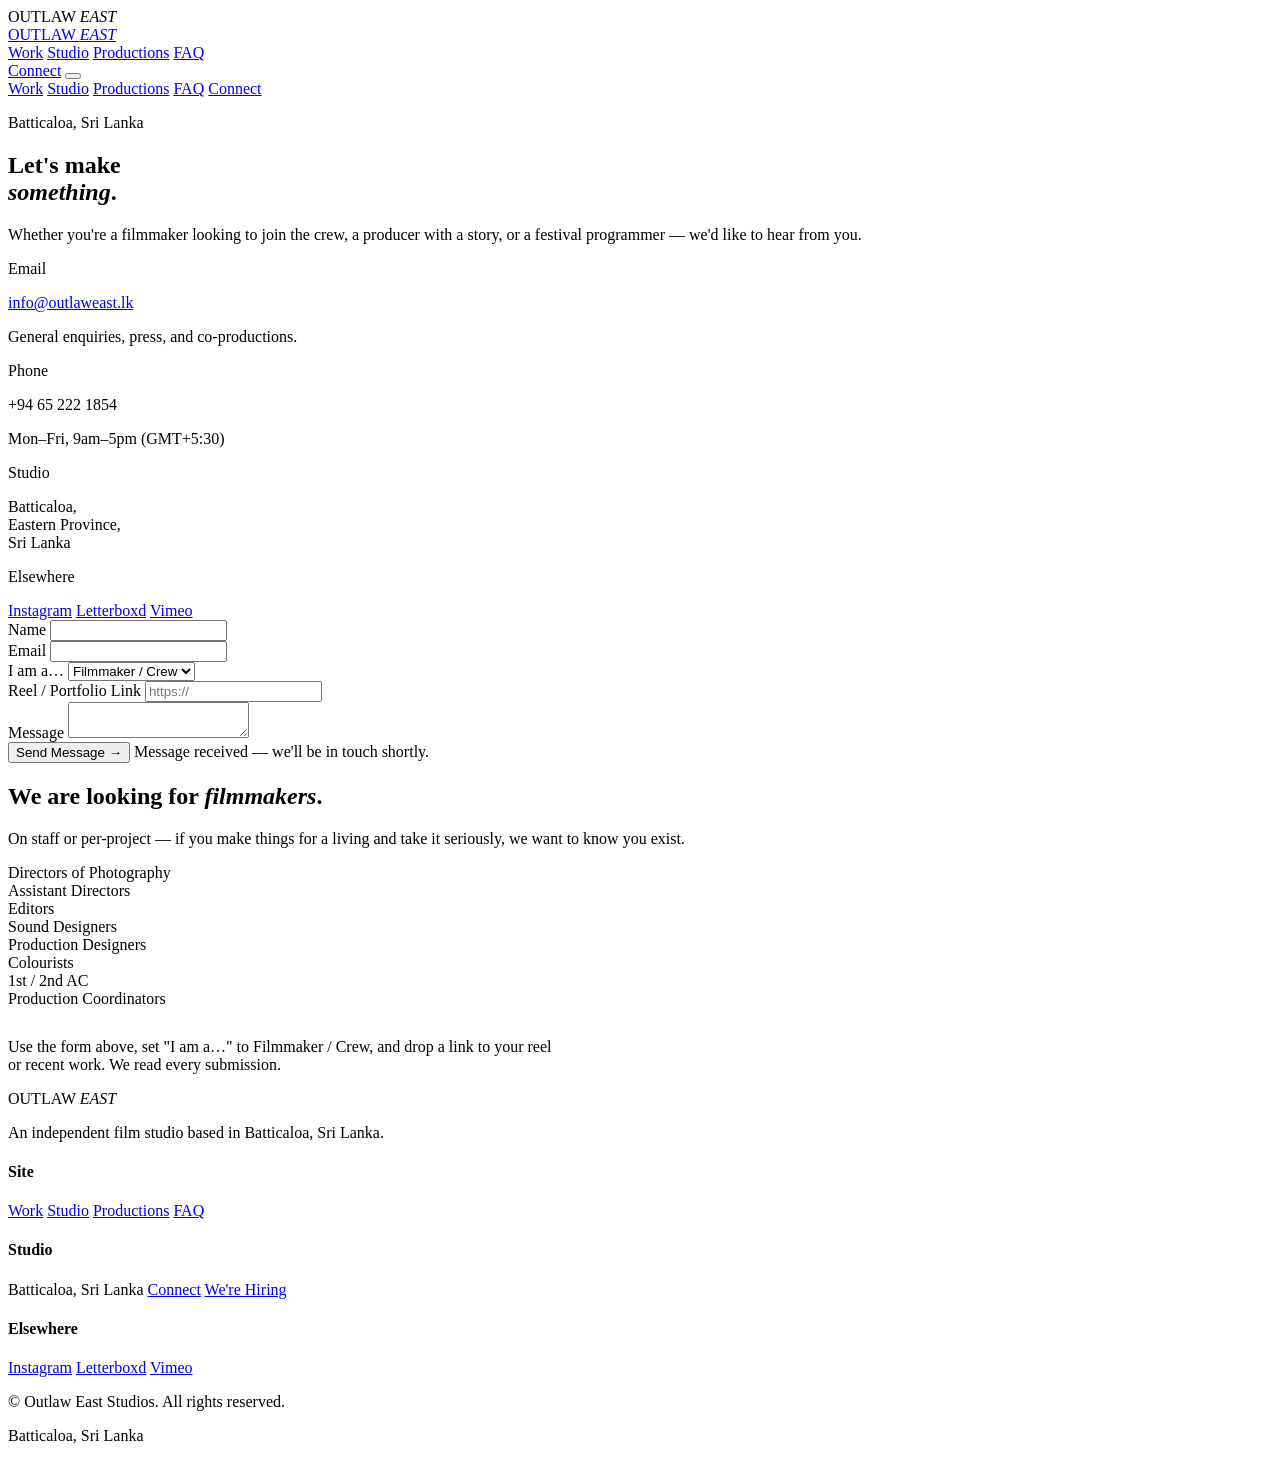
==== contact.html @ 356dc578 "Add files via upload" ====
<!doctype html>
<html lang="en">
<head>
<meta charset="UTF-8">
<meta name="viewport" content="width=device-width, initial-scale=1.0">
<title>Connect — Outlaw East</title>
<meta name="description" content="Get in touch with Outlaw East, an independent film studio in Batticaloa, Sri Lanka. We're always looking for filmmakers — DPs, editors, sound designers, and more.">
<link rel="preconnect" href="https://fonts.googleapis.com">
<link rel="preconnect" href="https://fonts.gstatic.com" crossorigin>
<link rel="stylesheet" href="css/style.css">
</head>
<body class="is-loading">

<div class="preloader" id="preloader">
  <div class="preloader__mark">OUTLAW <em>EAST</em></div>
  <div class="preloader__bar"></div>
</div>
<noscript><style>.preloader{display:none}body.is-loading{overflow:visible;height:auto}</style></noscript>

<div class="grain"></div>
<div class="cursor" id="cursor"><span></span></div>

<header class="nav" id="nav">
  <a href="index.html" class="nav__logo">OUTLAW <em>EAST</em></a>
  <nav class="nav__links">
    <a href="index.html#work">Work</a>
    <a href="index.html#studio">Studio</a>
    <a href="index.html#productions">Productions</a>
    <a href="index.html#faq">FAQ</a>
  </nav>
  <a href="contact.html" class="nav__cta">Connect</a>
  <button class="nav__toggle" id="navToggle" aria-label="Toggle menu"><span></span><span></span><span></span></button>
</header>

<div class="nav__mobile" id="navMobile">
  <a href="index.html#work">Work</a>
  <a href="index.html#studio">Studio</a>
  <a href="index.html#productions">Productions</a>
  <a href="index.html#faq">FAQ</a>
  <a href="contact.html">Connect</a>
</div>

<main>

  <section class="contact-hero">
    <p class="eyebrow" data-reveal>Batticaloa, Sri Lanka</p>
    <h1 class="contact-hero__title" data-reveal>Let's make<br><em>something</em>.</h1>
    <p class="contact-hero__sub" data-reveal>Whether you're a filmmaker looking to join the crew, a producer with a story, or a festival programmer — we'd like to hear from you.</p>
  </section>

  <section class="wrap">
    <div class="contact-grid">
      <div data-reveal>
        <div class="contact-info__block">
          <p class="contact-info__label">Email</p>
          <p class="contact-info__value"><a href="mailto:info@outlaweast.lk">info@outlaweast.lk</a></p>
          <p class="contact-info__sub">General enquiries, press, and co-productions.</p>
        </div>
        <div class="contact-info__block">
          <p class="contact-info__label">Phone</p>
          <p class="contact-info__value">+94 65 222 1854</p>
          <p class="contact-info__sub">Mon–Fri, 9am–5pm (GMT+5:30)</p>
        </div>
        <div class="contact-info__block">
          <p class="contact-info__label">Studio</p>
          <p class="contact-info__value">Batticaloa,<br>Eastern Province,<br>Sri Lanka</p>
        </div>
        <div class="contact-info__block" style="border-bottom:none;">
          <p class="contact-info__label">Elsewhere</p>
          <div class="socials">
            <a href="#">Instagram</a>
            <a href="#">Letterboxd</a>
            <a href="#">Vimeo</a>
          </div>
        </div>
      </div>

      <div data-reveal>
        <form id="contactForm" novalidate>
          <div class="form-row">
            <div class="field">
              <label for="name">Name</label>
              <input type="text" id="name" name="name" required>
            </div>
            <div class="field">
              <label for="email">Email</label>
              <input type="email" id="email" name="email" required>
            </div>
          </div>
          <div class="form-row">
            <div class="field">
              <label for="role">I am a…</label>
              <select id="role" name="role">
                <option>Filmmaker / Crew</option>
                <option>Producer / Studio</option>
                <option>Festival / Press</option>
                <option>Other</option>
              </select>
            </div>
            <div class="field">
              <label for="portfolio">Reel / Portfolio Link</label>
              <input type="url" id="portfolio" name="portfolio" placeholder="https://">
            </div>
          </div>
          <div class="form-row">
            <div class="field field--full">
              <label for="message">Message</label>
              <textarea id="message" name="message" required></textarea>
            </div>
          </div>
          <div class="form-foot">
            <button type="submit" class="btn btn--solid">Send Message <span class="btn__arrow">→</span></button>
            <span class="form-status" id="formStatus">Message received — we'll be in touch shortly.</span>
          </div>
        </form>
      </div>
    </div>
  </section>

  <section class="section section--tight" id="filmmakers">
    <div class="wrap">
      <div class="section__head" data-reveal>
        <h2 class="section__title">We are looking for <em>filmmakers</em>.</h2>
        <p class="section__note">On staff or per-project — if you make things for a living and take it seriously, we want to know you exist.</p>
      </div>
      <div class="roles" data-reveal>
        <div class="role-chip">Directors of Photography</div>
        <div class="role-chip">Assistant Directors</div>
        <div class="role-chip">Editors</div>
        <div class="role-chip">Sound Designers</div>
        <div class="role-chip">Production Designers</div>
        <div class="role-chip">Colourists</div>
        <div class="role-chip">1st / 2nd AC</div>
        <div class="role-chip">Production Coordinators</div>
      </div>
      <p class="section__note" data-reveal style="margin-top:30px; max-width:560px;">Use the form above, set "I am a…" to Filmmaker / Crew, and drop a link to your reel or recent work. We read every submission.</p>
    </div>
  </section>

</main>

<footer class="footer">
  <div class="wrap">
    <div class="footer__top">
      <div>
        <div class="footer__logo">OUTLAW <em>EAST</em></div>
        <p class="footer__tag">An independent film studio based in Batticaloa, Sri Lanka.</p>
      </div>
      <div class="footer__cols">
        <div class="footer__col">
          <h4>Site</h4>
          <a href="index.html#work">Work</a>
          <a href="index.html#studio">Studio</a>
          <a href="index.html#productions">Productions</a>
          <a href="index.html#faq">FAQ</a>
        </div>
        <div class="footer__col">
          <h4>Studio</h4>
          <span>Batticaloa, Sri Lanka</span>
          <a href="contact.html">Connect</a>
          <a href="contact.html#filmmakers">We're Hiring</a>
        </div>
        <div class="footer__col">
          <h4>Elsewhere</h4>
          <a href="#">Instagram</a>
          <a href="#">Letterboxd</a>
          <a href="#">Vimeo</a>
        </div>
      </div>
    </div>
    <div class="footer__bottom">
      <p>© <span id="year"></span> Outlaw East Studios. All rights reserved.</p>
      <p>Batticaloa, Sri Lanka</p>
    </div>
  </div>
</footer>

<script src="js/main.js"></script>
</body>
</html>
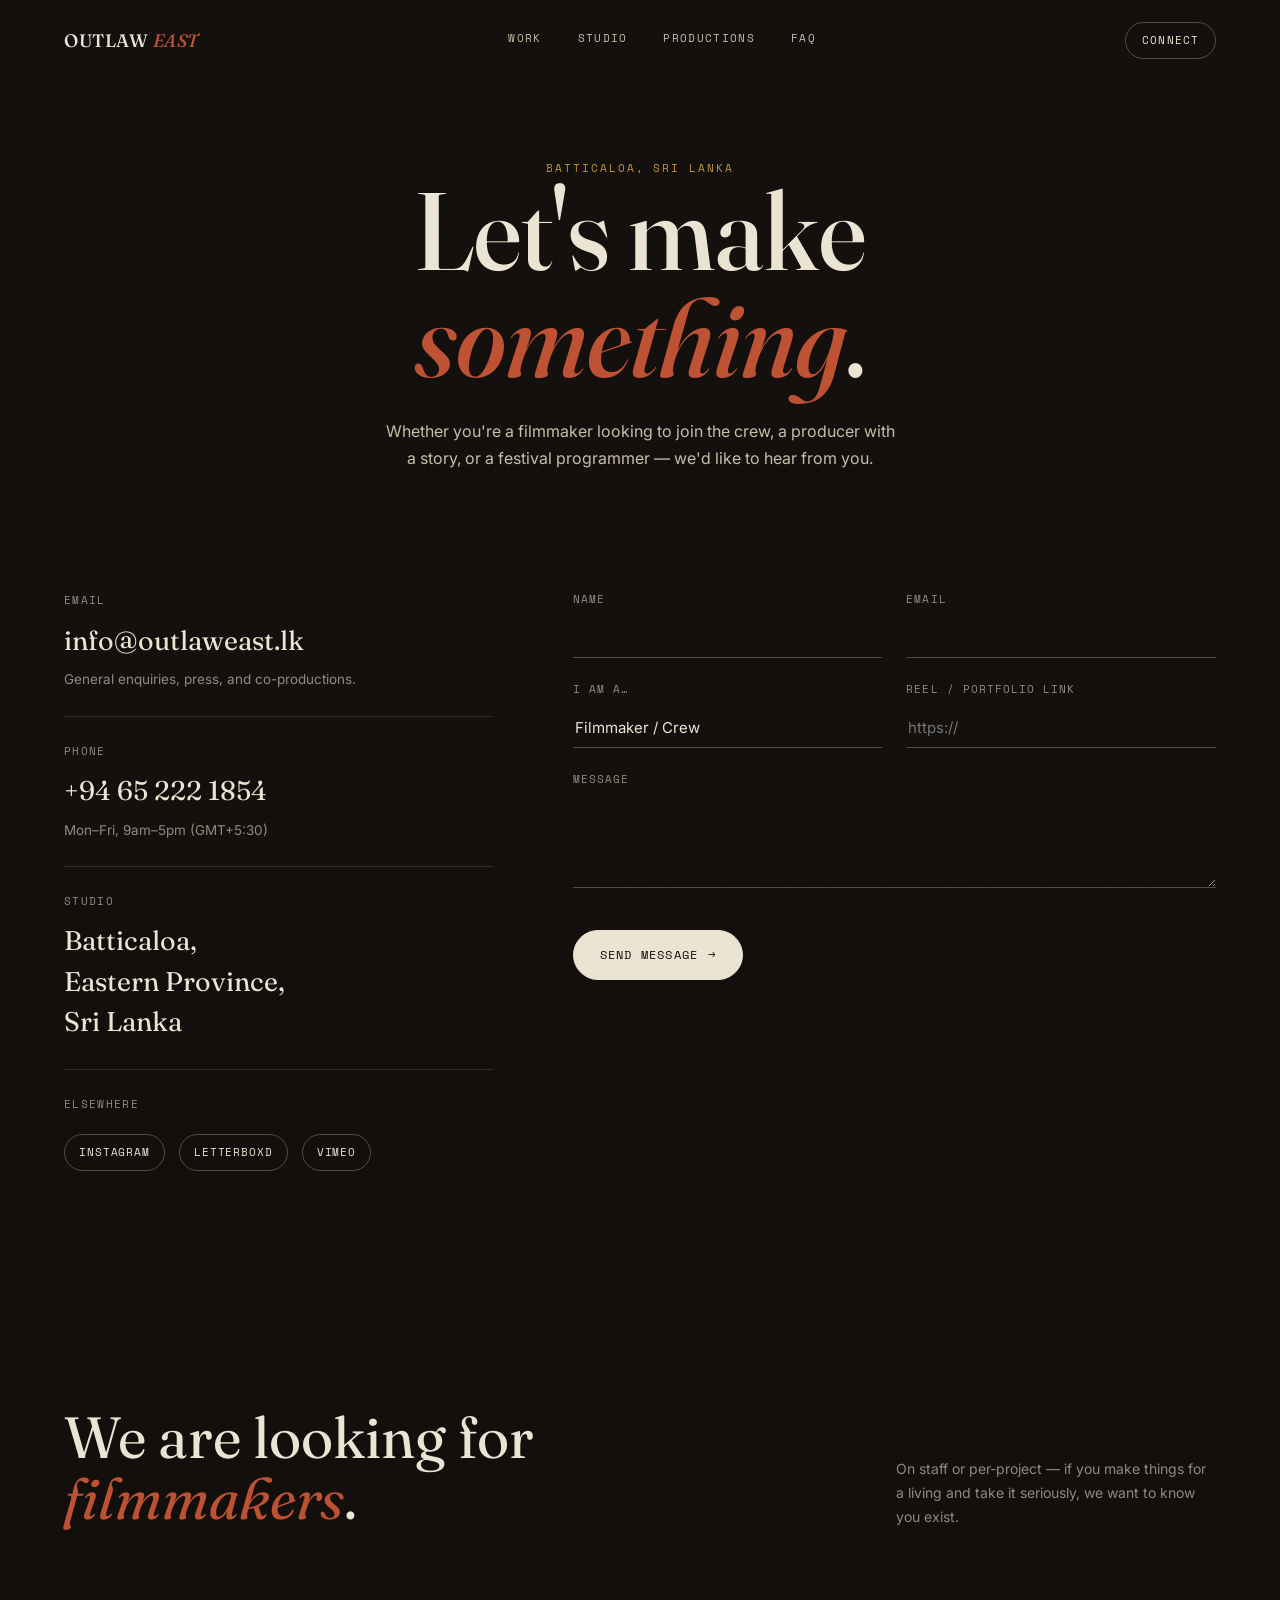
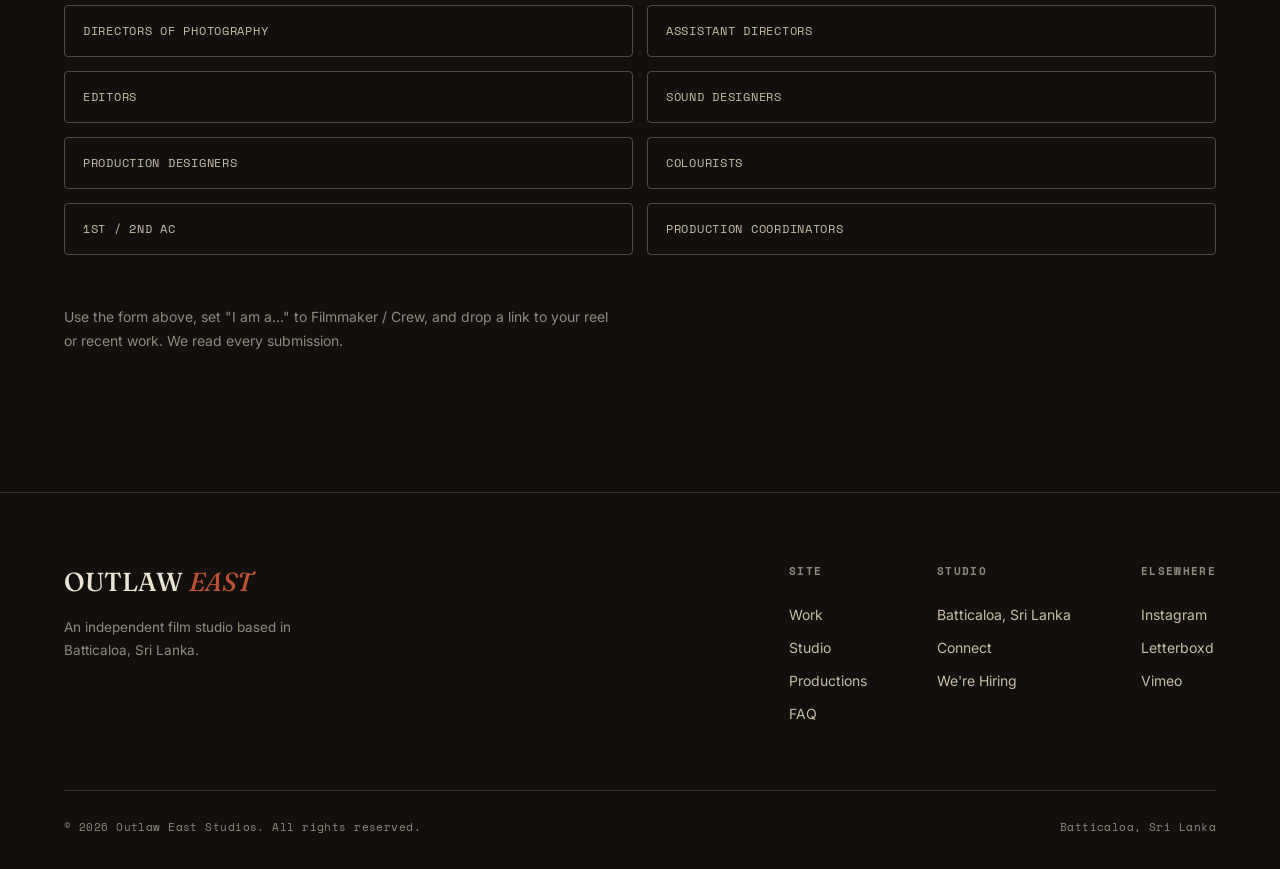
==== commit 579af3a8: "Update stylesheet and script links in contact.html" ====
--- a/contact.html
+++ b/contact.html
@@ -7,7 +7,7 @@
 <meta name="description" content="Get in touch with Outlaw East, an independent film studio in Batticaloa, Sri Lanka. We're always looking for filmmakers — DPs, editors, sound designers, and more.">
 <link rel="preconnect" href="https://fonts.googleapis.com">
 <link rel="preconnect" href="https://fonts.gstatic.com" crossorigin>
-<link rel="stylesheet" href="css/style.css">
+<link rel="stylesheet" href="./style.css">
 </head>
 <body class="is-loading">
 
@@ -175,6 +175,6 @@
   </div>
 </footer>
 
-<script src="js/main.js"></script>
+<script src="./main.js"></script>
 </body>
 </html>
--- a/style.css
+++ b/style.css
@@ -0,0 +1,500 @@
+/* Outlaw East — studio site
+   Palette: charcoal dust / bone paper / rust / ochre
+   Type: Fraunces (display) · Inter (body) · Space Mono (slate labels) */
+
+@import url('https://fonts.googleapis.com/css2?family=Fraunces:ital,opsz,wght@0,9..144,300;0,9..144,400;0,9..144,500;0,9..144,600;1,9..144,400;1,9..144,500&family=Inter:wght@400;500;600&family=Space+Mono:wght@400;700&display=swap');
+
+:root{
+  --bg: #120f0d;
+  --bg-soft: #17130f;
+  --bg-lift: #1d1712;
+  --paper: #ece4d3;
+  --paper-dim: #c7bda6;
+  --paper-faint: #8f8a7c;
+  --rust: #bd5133;
+  --rust-dim: #8a3a24;
+  --ochre: #c0923f;
+  --line: rgba(236,228,211,.14);
+  --line-strong: rgba(236,228,211,.28);
+  --shadow: rgba(0,0,0,.45);
+
+  --display: 'Fraunces', serif;
+  --body: 'Inter', sans-serif;
+  --mono: 'Space Mono', monospace;
+
+  --ease: cubic-bezier(.22,1,.36,1);
+  --wrap: 1320px;
+  --gutter: clamp(20px, 5vw, 64px);
+}
+
+*, *::before, *::after{ box-sizing: border-box; }
+html{ background: var(--bg); color-scheme: dark; scroll-behavior: auto; }
+body{
+  margin: 0;
+  background: var(--bg);
+  color: var(--paper);
+  font-family: var(--body);
+  font-size: 16px;
+  line-height: 1.5;
+  -webkit-font-smoothing: antialiased;
+  overflow-x: hidden;
+}
+img, svg{ display: block; max-width: 100%; }
+a{ color: inherit; text-decoration: none; }
+button{ font: inherit; color: inherit; background: none; border: none; cursor: pointer; }
+ul{ margin: 0; padding: 0; list-style: none; }
+h1,h2,h3,h4,p{ margin: 0; }
+::selection{ background: var(--rust); color: var(--paper); }
+
+.wrap{ max-width: var(--wrap); margin: 0 auto; padding-inline: var(--gutter); }
+
+.eyebrow{
+  font-family: var(--mono);
+  font-size: 11px;
+  letter-spacing: .18em;
+  text-transform: uppercase;
+  color: var(--ochre);
+}
+
+/* ---------- grain overlay ---------- */
+.grain{
+  position: fixed; inset: 0;
+  pointer-events: none;
+  z-index: 500;
+  opacity: .05;
+  mix-blend-mode: overlay;
+  background-image: url("data:image/svg+xml;utf8,<svg xmlns='http://www.w3.org/2000/svg' width='160' height='160'><filter id='n'><feTurbulence type='fractalNoise' baseFrequency='0.85' numOctaves='2' stitchTiles='stitch'/></filter><rect width='100%25' height='100%25' filter='url(%23n)'/></svg>");
+}
+
+/* ---------- custom cursor ---------- */
+.cursor{
+  position: fixed; top: 0; left: 0;
+  width: 26px; height: 26px;
+  border: 1px solid var(--paper);
+  border-radius: 50%;
+  pointer-events: none;
+  z-index: 600;
+  transform: translate(-50%,-50%);
+  transition: width .25s var(--ease), height .25s var(--ease), background .25s var(--ease), border-color .25s var(--ease), opacity .2s;
+  display: flex; align-items: center; justify-content: center;
+  will-change: transform;
+  opacity: 0;
+}
+.cursor span{
+  font-family: var(--mono); font-size: 9px; letter-spacing: .1em;
+  color: var(--bg); opacity: 0; transition: opacity .2s;
+}
+.cursor.is-active{ opacity: 1; }
+.cursor.is-view{ width: 64px; height: 64px; background: var(--paper); border-color: var(--paper); }
+.cursor.is-view span{ opacity: 1; }
+.cursor.is-link{ width: 44px; height: 44px; background: rgba(236,228,211,.12); border-color: var(--paper); }
+
+/* ---------- preloader ---------- */
+.preloader{
+  position: fixed; inset: 0; z-index: 900;
+  background: var(--bg);
+  display: flex; flex-direction: column; align-items: center; justify-content: center;
+  gap: 18px;
+  transition: opacity .7s var(--ease), visibility .7s var(--ease);
+}
+.preloader__mark{
+  font-family: var(--display); font-weight: 500; font-size: clamp(22px, 4vw, 30px);
+  letter-spacing: .04em;
+}
+.preloader__bar{ width: 200px; height: 1px; background: var(--line); position: relative; overflow: hidden; }
+.preloader__bar::after{
+  content: ''; position: absolute; inset: 0; width: 0%;
+  background: var(--rust);
+  animation: loadbar 1.4s var(--ease) forwards;
+}
+@keyframes loadbar{ to{ width: 100%; } }
+.preloader.is-done{ opacity: 0; visibility: hidden; pointer-events: none; }
+body.is-loading{ overflow: hidden; height: 100vh; }
+
+/* ---------- nav ---------- */
+.nav{
+  position: fixed; top: 0; left: 0; right: 0; z-index: 400;
+  padding: 22px var(--gutter);
+  display: flex; align-items: center; justify-content: space-between;
+  transition: background .4s var(--ease), padding .4s var(--ease), border-color .4s var(--ease);
+  border-bottom: 1px solid transparent;
+}
+.nav.is-scrolled{
+  background: rgba(18,15,13,.82);
+  backdrop-filter: blur(10px);
+  padding-block: 16px;
+  border-color: var(--line);
+}
+.nav__logo{
+  font-family: var(--display); font-weight: 500; font-size: 18px; letter-spacing: .03em;
+}
+.nav__logo em{ font-style: italic; color: var(--rust); }
+.nav__links{ display: flex; align-items: center; gap: 36px; }
+.nav__links a{
+  font-family: var(--mono); font-size: 11px; letter-spacing: .12em; text-transform: uppercase;
+  position: relative; padding-bottom: 4px; color: var(--paper-dim);
+  transition: color .3s var(--ease);
+}
+.nav__links a::after{
+  content: ''; position: absolute; left: 0; right: 100%; bottom: 0; height: 1px; background: var(--rust);
+  transition: right .35s var(--ease);
+}
+.nav__links a:hover, .nav__links a.is-active{ color: var(--paper); }
+.nav__links a:hover::after, .nav__links a.is-active::after{ right: 0; }
+.nav__cta{
+  font-family: var(--mono); font-size: 11px; letter-spacing: .1em; text-transform: uppercase;
+  border: 1px solid var(--line-strong); padding: 9px 16px; border-radius: 40px;
+  transition: border-color .3s var(--ease), background .3s var(--ease);
+}
+.nav__cta:hover{ border-color: var(--rust); background: rgba(189,81,51,.1); }
+.nav__toggle{ display: none; width: 26px; height: 18px; position: relative; }
+.nav__toggle span{ position: absolute; left: 0; right: 0; height: 1px; background: var(--paper); transition: transform .3s var(--ease), opacity .3s var(--ease); }
+.nav__toggle span:nth-child(1){ top: 0; }
+.nav__toggle span:nth-child(2){ top: 50%; margin-top: -.5px; }
+.nav__toggle span:nth-child(3){ bottom: 0; }
+
+.nav__mobile{
+  position: fixed; inset: 0; z-index: 380;
+  background: var(--bg-soft);
+  display: flex; flex-direction: column; align-items: flex-start; justify-content: center;
+  gap: 22px; padding: var(--gutter);
+  opacity: 0; visibility: hidden; transform: translateY(-12px);
+  transition: opacity .4s var(--ease), transform .4s var(--ease), visibility .4s;
+}
+.nav__mobile a{
+  font-family: var(--display); font-size: 32px; font-weight: 400;
+}
+body.nav-open .nav__mobile{ opacity: 1; visibility: visible; transform: translateY(0); }
+body.nav-open .nav__toggle span:nth-child(1){ transform: translateY(8.5px) rotate(45deg); }
+body.nav-open .nav__toggle span:nth-child(2){ opacity: 0; }
+body.nav-open .nav__toggle span:nth-child(3){ transform: translateY(-8.5px) rotate(-45deg); }
+
+/* ---------- buttons ---------- */
+.btn{
+  display: inline-flex; align-items: center; gap: 10px;
+  font-family: var(--mono); font-size: 12px; letter-spacing: .1em; text-transform: uppercase;
+  padding: 15px 26px; border-radius: 40px; border: 1px solid var(--line-strong);
+  transition: border-color .3s var(--ease), background .3s var(--ease), transform .3s var(--ease);
+}
+.btn:hover{ transform: translateY(-2px); }
+.btn--solid{ background: var(--paper); color: var(--bg); border-color: var(--paper); }
+.btn--solid:hover{ background: var(--rust); border-color: var(--rust); color: var(--paper); }
+.btn--ghost:hover{ border-color: var(--rust); background: rgba(189,81,51,.1); }
+.btn__arrow{ transition: transform .3s var(--ease); }
+.btn:hover .btn__arrow{ transform: translateX(4px); }
+
+/* ---------- hero ---------- */
+.hero{
+  position: relative;
+  min-height: 100svh;
+  display: flex; flex-direction: column; align-items: center; justify-content: center;
+  text-align: center;
+  padding: 140px var(--gutter) 80px;
+  overflow: hidden;
+}
+.hero::before{
+  content: '';
+  position: absolute; inset: 0;
+  background:
+    radial-gradient(ellipse 70% 55% at 50% 30%, rgba(189,81,51,.16), transparent 60%),
+    radial-gradient(ellipse 60% 50% at 80% 85%, rgba(192,146,63,.10), transparent 65%),
+    linear-gradient(180deg, var(--bg) 0%, var(--bg-soft) 100%);
+  z-index: -2;
+}
+.hero__frame{
+  position: absolute; inset: 22px;
+  border: 1px solid var(--line);
+  pointer-events: none;
+  z-index: -1;
+}
+.hero__frame span{ position: absolute; width: 18px; height: 18px; }
+.hero__frame span::before, .hero__frame span::after{ content: ''; position: absolute; background: var(--ochre); }
+.hero__frame span::before{ width: 100%; height: 1px; top: 0; }
+.hero__frame span::after{ width: 1px; height: 100%; left: 0; }
+.hero__frame .tl{ top: -1px; left: -1px; }
+.hero__frame .tr{ top: -1px; right: -1px; transform: scaleX(-1); }
+.hero__frame .bl{ bottom: -1px; left: -1px; transform: scaleY(-1); }
+.hero__frame .br{ bottom: -1px; right: -1px; transform: scale(-1); }
+
+.hero__location{ margin-bottom: 26px; }
+.hero__title{
+  font-family: var(--display);
+  font-weight: 500;
+  font-size: clamp(52px, 10.5vw, 148px);
+  line-height: .96;
+  letter-spacing: -.01em;
+}
+.hero__title em{ font-style: italic; font-weight: 400; color: var(--rust); }
+.hero__desc{
+  margin: 30px auto 0;
+  max-width: 560px;
+  font-size: clamp(15px, 1.6vw, 18px);
+  color: var(--paper-dim);
+  font-weight: 400;
+}
+.hero__actions{ margin-top: 46px; display: flex; gap: 16px; flex-wrap: wrap; justify-content: center; }
+
+.hero__scroll{
+  position: absolute; bottom: 34px; left: 50%; transform: translateX(-50%);
+  display: flex; flex-direction: column; align-items: center; gap: 10px;
+  font-family: var(--mono); font-size: 10px; letter-spacing: .18em; color: var(--paper-faint);
+}
+.hero__scroll i{ width: 1px; height: 40px; background: linear-gradient(180deg, var(--paper-faint), transparent); position: relative; overflow: hidden; }
+.hero__scroll i::after{ content:''; position: absolute; top: -40px; left: 0; width: 100%; height: 40px; background: var(--rust); animation: scrolldrip 2.2s var(--ease) infinite; }
+@keyframes scrolldrip{ to{ top: 100%; } }
+
+/* ---------- marquee ---------- */
+.marquee{
+  border-top: 1px solid var(--line); border-bottom: 1px solid var(--line);
+  padding: 20px 0;
+  overflow: hidden;
+  background: var(--bg-soft);
+}
+.marquee__track{ display: flex; width: max-content; animation: marquee 34s linear infinite; }
+.marquee__track span{
+  font-family: var(--mono); font-size: 13px; letter-spacing: .12em; text-transform: uppercase;
+  color: var(--paper-dim); padding-right: 40px; white-space: nowrap;
+  display: flex; align-items: center; gap: 40px;
+}
+.marquee__track span b{ color: var(--rust); font-weight: 400; }
+@keyframes marquee{ from{ transform: translateX(0); } to{ transform: translateX(-50%); } }
+.marquee:hover .marquee__track{ animation-play-state: paused; }
+
+/* ---------- reveal ---------- */
+[data-reveal]{ opacity: 0; transform: translateY(36px); transition: opacity .9s var(--ease), transform .9s var(--ease); }
+[data-reveal].is-visible{ opacity: 1; transform: translateY(0); }
+[data-reveal="fade"]{ transform: none; }
+[data-reveal].is-visible[style]{ transition-delay: var(--d, 0s); }
+
+/* ---------- section heads ---------- */
+.section{ padding: 140px 0; position: relative; }
+.section--tight{ padding-top: 80px; }
+.section__head{
+  display: flex; justify-content: space-between; align-items: flex-end; gap: 40px;
+  margin-bottom: 76px; flex-wrap: wrap;
+}
+.section__title{
+  font-family: var(--display); font-weight: 400; font-size: clamp(34px, 5vw, 58px); line-height: 1.05;
+  max-width: 620px;
+}
+.section__title em{ font-style: italic; color: var(--rust); }
+.section__note{ max-width: 320px; color: var(--paper-faint); font-size: 14px; line-height: 1.7; }
+.rule{ height: 1px; background: var(--line); border: none; margin: 0; }
+
+/* ---------- stats ---------- */
+.stats{ display: grid; grid-template-columns: repeat(4, 1fr); border-top: 1px solid var(--line); }
+.stat{ padding: 46px 30px; border-right: 1px solid var(--line); }
+.stat:last-child{ border-right: none; }
+.stat__num{ font-family: var(--display); font-weight: 400; font-size: clamp(46px, 6vw, 76px); color: var(--paper); display: flex; align-items: baseline; gap: 4px; }
+.stat__num small{ font-family: var(--mono); font-size: 16px; color: var(--rust); }
+.stat__label{ margin-top: 10px; font-family: var(--mono); font-size: 11px; letter-spacing: .1em; text-transform: uppercase; color: var(--paper-faint); line-height: 1.6; }
+
+/* ---------- gallery / frames ---------- */
+.frame{
+  display: grid; grid-template-columns: 1.15fr .85fr; align-items: center; gap: 60px;
+  padding: 90px 0;
+  border-top: 1px solid var(--line);
+}
+.frame:nth-child(even){ direction: rtl; }
+.frame:nth-child(even) > *{ direction: ltr; }
+.frame__visual{
+  position: relative; aspect-ratio: 4/3; border-radius: 2px; overflow: hidden;
+  box-shadow: 0 40px 80px -30px var(--shadow);
+}
+.frame__visual-inner{
+  position: absolute; inset: -10%; will-change: transform;
+  background-size: cover; background-position: center;
+  animation: kenburns 18s ease-in-out infinite alternate;
+}
+@keyframes kenburns{ from{ transform: scale(1) translate(0,0);} to{ transform: scale(1.08) translate(-1.5%, -1%); } }
+.frame__grade{ position: absolute; inset: 0; mix-blend-mode: multiply; opacity: .5; }
+.frame__vignette{ position: absolute; inset: 0; background: radial-gradient(ellipse at center, transparent 45%, rgba(0,0,0,.55) 100%); }
+.frame__corner{ position: absolute; width: 22px; height: 22px; }
+.frame__corner::before, .frame__corner::after{ content:''; position: absolute; background: var(--paper); opacity: .7; }
+.frame__corner::before{ width: 100%; height: 1px; top: 0; }
+.frame__corner::after{ width: 1px; height: 100%; left: 0; }
+.frame__corner.c-tl{ top: 14px; left: 14px; }
+.frame__corner.c-tr{ top: 14px; right: 14px; transform: scaleX(-1); }
+.frame__corner.c-bl{ bottom: 14px; left: 14px; transform: scaleY(-1); }
+.frame__corner.c-br{ bottom: 14px; right: 14px; transform: scale(-1); }
+.frame__tag{
+  position: absolute; top: 14px; left: 46px;
+  font-family: var(--mono); font-size: 10px; letter-spacing: .14em; color: var(--paper); opacity: .75;
+}
+.frame__award{
+  position: absolute; bottom: 14px; right: 46px;
+  font-family: var(--mono); font-size: 10px; letter-spacing: .1em; text-transform: uppercase;
+  color: var(--bg); background: var(--ochre); padding: 6px 10px; border-radius: 20px;
+}
+.frame__body{ padding: 0 10px; }
+.frame__index{ font-family: var(--mono); font-size: 12px; color: var(--rust); margin-bottom: 18px; display: block; }
+.frame__film{ font-family: var(--mono); font-size: 12px; letter-spacing: .1em; text-transform: uppercase; color: var(--paper-faint); margin-bottom: 14px; }
+.frame__title{ font-family: var(--display); font-style: italic; font-weight: 400; font-size: clamp(28px, 3.4vw, 42px); margin-bottom: 18px; }
+.frame__caption{ color: var(--paper-dim); font-size: 15px; line-height: 1.8; max-width: 420px; }
+
+/* ---------- productions ---------- */
+.prod-group{ margin-bottom: 30px; }
+.prod-group__label{
+  display: flex; align-items: center; gap: 16px;
+  font-family: var(--mono); font-size: 12px; letter-spacing: .14em; text-transform: uppercase; color: var(--ochre);
+  padding: 20px 0; border-bottom: 1px solid var(--line);
+}
+.prod-row{
+  display: grid; grid-template-columns: 50px 1.4fr 1fr auto; align-items: center; gap: 24px;
+  padding: 28px 0; border-bottom: 1px solid var(--line);
+  transition: padding-left .4s var(--ease), background .4s var(--ease);
+  position: relative;
+}
+.prod-row:hover{ padding-left: 14px; background: rgba(236,228,211,.03); }
+.prod-row__num{ font-family: var(--mono); font-size: 13px; color: var(--paper-faint); }
+.prod-row__title{ font-family: var(--display); font-size: clamp(20px, 2.4vw, 27px); font-weight: 400; }
+.prod-row__logline{ color: var(--paper-faint); font-size: 13.5px; line-height: 1.65; max-width: 420px; }
+.prod-row__meta{ display: flex; gap: 8px; justify-self: end; flex-wrap: wrap; justify-content: flex-end; }
+.pill{
+  font-family: var(--mono); font-size: 10px; letter-spacing: .08em; text-transform: uppercase;
+  padding: 6px 11px; border-radius: 20px; border: 1px solid var(--line-strong); white-space: nowrap;
+  display: inline-flex; align-items: center; gap: 6px;
+}
+.pill--status::before{ content:''; width: 6px; height: 6px; border-radius: 50%; background: var(--paper-faint); }
+.pill--dev::before{ background: var(--paper-faint); }
+.pill--pre::before{ background: var(--ochre); }
+.pill--film::before{ background: var(--rust); }
+.pill--post::before{ background: #6f9e7c; }
+.pill--format{ border-color: var(--rust-dim); color: var(--rust); }
+
+.spotlight{
+  margin-bottom: 64px;
+  border: 1px solid var(--line-strong);
+  border-radius: 4px;
+  padding: clamp(28px, 4vw, 56px);
+  display: grid; grid-template-columns: 1fr auto; gap: 40px; align-items: end;
+  position: relative; overflow: hidden;
+}
+.spotlight::before{
+  content: '';
+  position: absolute; inset: 0; z-index: -1;
+  background: radial-gradient(ellipse 80% 100% at 100% 0%, rgba(189,81,51,.14), transparent 60%);
+}
+.spotlight__eyebrow{ display: flex; align-items: center; gap: 12px; margin-bottom: 22px; }
+.spotlight__title{ font-family: var(--display); font-size: clamp(38px, 6vw, 72px); line-height: 1; font-weight: 500; }
+.spotlight__desc{ margin-top: 20px; max-width: 520px; color: var(--paper-dim); font-size: 15px; line-height: 1.8; }
+.spotlight__tags{ display: flex; gap: 10px; flex-wrap: wrap; margin-top: 26px; }
+.spotlight__side{ text-align: right; }
+.spotlight__side .eyebrow{ display: block; margin-bottom: 8px; }
+.spotlight__format{ font-family: var(--mono); font-size: 13px; color: var(--rust); }
+
+/* ---------- FAQ ---------- */
+.faq{ max-width: 820px; }
+.faq-item{ border-bottom: 1px solid var(--line); }
+.faq-item__q{
+  width: 100%; display: flex; align-items: center; justify-content: space-between; gap: 20px;
+  padding: 28px 0; text-align: left;
+}
+.faq-item__q h3{ font-family: var(--display); font-weight: 400; font-size: clamp(18px, 2.2vw, 23px); }
+.faq-item__icon{ position: relative; width: 18px; height: 18px; flex: none; }
+.faq-item__icon::before, .faq-item__icon::after{ content:''; position: absolute; background: var(--paper); top: 50%; left: 50%; transform: translate(-50%,-50%); }
+.faq-item__icon::before{ width: 100%; height: 1px; }
+.faq-item__icon::after{ width: 1px; height: 100%; transition: transform .35s var(--ease); }
+.faq-item.is-open .faq-item__icon::after{ transform: translate(-50%,-50%) rotate(90deg) scaleY(0); }
+.faq-item__a{ display: grid; grid-template-rows: 0fr; transition: grid-template-rows .45s var(--ease); }
+.faq-item__a-inner{ overflow: hidden; }
+.faq-item.is-open .faq-item__a{ grid-template-rows: 1fr; }
+.faq-item__a p{ padding-bottom: 28px; max-width: 620px; color: var(--paper-faint); font-size: 14.5px; line-height: 1.8; }
+
+/* ---------- hiring band ---------- */
+.hire{
+  padding: 130px var(--gutter);
+  text-align: center;
+  border-top: 1px solid var(--line);
+  position: relative;
+  overflow: hidden;
+}
+.hire::before{
+  content: '';
+  position: absolute; inset: 0; z-index: -1;
+  background: radial-gradient(ellipse 60% 70% at 50% 100%, rgba(189,81,51,.14), transparent 65%);
+}
+.hire__title{ font-family: var(--display); font-size: clamp(34px, 6.5vw, 84px); font-weight: 500; line-height: 1.02; }
+.hire__title em{ font-style: italic; color: var(--rust); }
+.hire__sub{ margin: 24px auto 0; max-width: 480px; color: var(--paper-dim); font-size: 15px; line-height: 1.75; }
+.hire__actions{ margin-top: 42px; display: flex; justify-content: center; gap: 16px; flex-wrap: wrap; }
+
+/* ---------- footer ---------- */
+.footer{ border-top: 1px solid var(--line); padding: 70px 0 34px; }
+.footer__top{ display: flex; justify-content: space-between; gap: 60px; flex-wrap: wrap; margin-bottom: 60px; }
+.footer__logo{ font-family: var(--display); font-size: 26px; font-weight: 500; }
+.footer__logo em{ font-style: italic; color: var(--rust); }
+.footer__tag{ margin-top: 14px; color: var(--paper-faint); font-size: 13.5px; max-width: 240px; line-height: 1.7; }
+.footer__cols{ display: flex; gap: 70px; flex-wrap: wrap; }
+.footer__col h4{ font-family: var(--mono); font-size: 11px; letter-spacing: .12em; text-transform: uppercase; color: var(--paper-faint); margin-bottom: 18px; }
+.footer__col a, .footer__col span{ display: block; font-size: 14px; color: var(--paper-dim); padding: 6px 0; }
+.footer__col a:hover{ color: var(--paper); }
+.footer__bottom{ display: flex; justify-content: space-between; align-items: center; gap: 20px; flex-wrap: wrap; padding-top: 28px; border-top: 1px solid var(--line); }
+.footer__bottom p{ font-family: var(--mono); font-size: 11px; color: var(--paper-faint); letter-spacing: .04em; }
+
+/* ---------- contact page ---------- */
+.contact-hero{ padding: 160px var(--gutter) 60px; text-align: center; }
+.contact-hero__title{ font-family: var(--display); font-size: clamp(46px, 9vw, 110px); font-weight: 500; line-height: .98; }
+.contact-hero__title em{ font-style: italic; color: var(--rust); }
+.contact-hero__sub{ margin: 26px auto 0; max-width: 520px; color: var(--paper-dim); font-size: 16px; line-height: 1.7; }
+
+.contact-grid{ display: grid; grid-template-columns: .8fr 1.2fr; gap: 80px; padding: 60px 0 130px; }
+.contact-info__block{ padding: 26px 0; border-bottom: 1px solid var(--line); }
+.contact-info__block:first-child{ padding-top: 0; }
+.contact-info__label{ font-family: var(--mono); font-size: 11px; letter-spacing: .12em; text-transform: uppercase; color: var(--paper-faint); margin-bottom: 12px; }
+.contact-info__value{ font-family: var(--display); font-size: clamp(20px, 2.4vw, 27px); }
+.contact-info__value a:hover{ color: var(--rust); }
+.contact-info__sub{ margin-top: 8px; font-size: 13.5px; color: var(--paper-faint); }
+.socials{ display: flex; gap: 14px; margin-top: 22px; flex-wrap: wrap; }
+.socials a{ font-family: var(--mono); font-size: 11px; letter-spacing: .08em; text-transform: uppercase; border: 1px solid var(--line-strong); padding: 9px 14px; border-radius: 30px; transition: border-color .3s, color .3s; }
+.socials a:hover{ border-color: var(--rust); color: var(--rust); }
+
+.form-row{ display: grid; grid-template-columns: 1fr 1fr; gap: 24px; margin-bottom: 24px; }
+.field{ position: relative; }
+.field label{ display: block; font-family: var(--mono); font-size: 10.5px; letter-spacing: .1em; text-transform: uppercase; color: var(--paper-faint); margin-bottom: 10px; }
+.field input, .field select, .field textarea{
+  width: 100%; background: transparent; border: none; border-bottom: 1px solid var(--line-strong);
+  color: var(--paper); font-family: var(--body); font-size: 15px; padding: 10px 2px;
+  transition: border-color .3s var(--ease);
+}
+.field select{ appearance: none; -webkit-appearance: none; cursor: pointer; }
+.field select option{ background: var(--bg-soft); color: var(--paper); }
+.field textarea{ resize: vertical; min-height: 90px; }
+.field input:focus, .field select:focus, .field textarea:focus{ outline: none; border-color: var(--rust); }
+.field--full{ grid-column: 1 / -1; }
+.form-note{ margin-top: 6px; font-size: 12px; color: var(--paper-faint); }
+.form-foot{ display: flex; align-items: center; gap: 20px; margin-top: 36px; flex-wrap: wrap; }
+.form-status{ font-family: var(--mono); font-size: 12px; color: var(--ochre); opacity: 0; transition: opacity .4s var(--ease); }
+.form-status.is-visible{ opacity: 1; }
+
+.roles{ display: grid; grid-template-columns: repeat(2, 1fr); gap: 14px; margin: 30px 0 50px; }
+.role-chip{ border: 1px solid var(--line-strong); border-radius: 4px; padding: 16px 18px; font-family: var(--mono); font-size: 12px; letter-spacing: .06em; text-transform: uppercase; color: var(--paper-dim); }
+
+/* ---------- responsive ---------- */
+@media (max-width: 980px){
+  .nav__links, .nav__cta{ display: none; }
+  .nav__toggle{ display: block; }
+  .stats{ grid-template-columns: repeat(2, 1fr); }
+  .stat:nth-child(2){ border-right: none; }
+  .stat{ border-bottom: 1px solid var(--line); }
+  .frame{ grid-template-columns: 1fr; }
+  .frame:nth-child(even){ direction: ltr; }
+  .prod-row{ grid-template-columns: 34px 1fr; row-gap: 10px; }
+  .prod-row__logline{ grid-column: 2; }
+  .prod-row__meta{ grid-column: 2; justify-self: start; justify-content: flex-start; }
+  .spotlight{ grid-template-columns: 1fr; }
+  .spotlight__side{ text-align: left; }
+  .contact-grid{ grid-template-columns: 1fr; gap: 60px; }
+  .roles{ grid-template-columns: 1fr; }
+}
+@media (max-width: 640px){
+  .section{ padding: 90px 0; }
+  .form-row{ grid-template-columns: 1fr; }
+  .stats{ grid-template-columns: 1fr; }
+  .stat{ border-right: none; }
+  .cursor{ display: none; }
+}
+
+@media (prefers-reduced-motion: reduce){
+  *{ animation-duration: .001s !important; animation-iteration-count: 1 !important; transition-duration: .001s !important; scroll-behavior: auto !important; }
+}
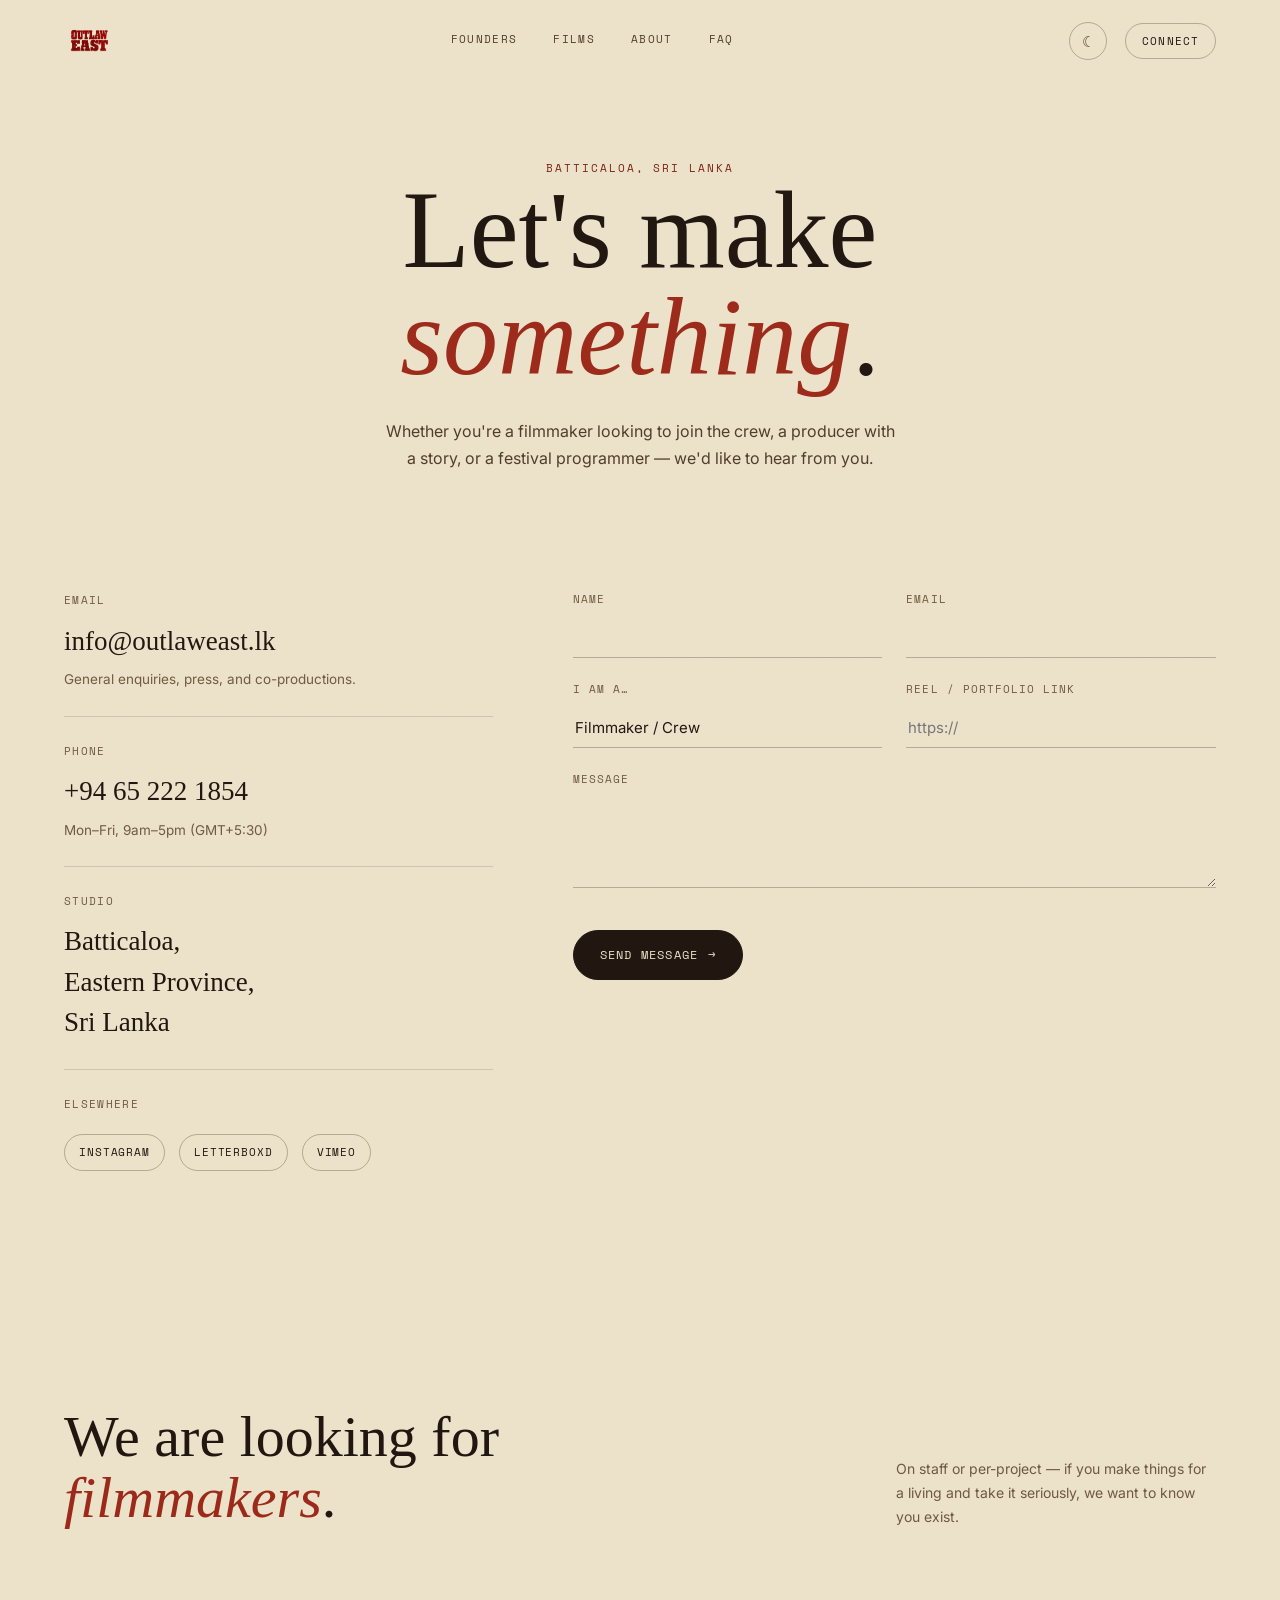
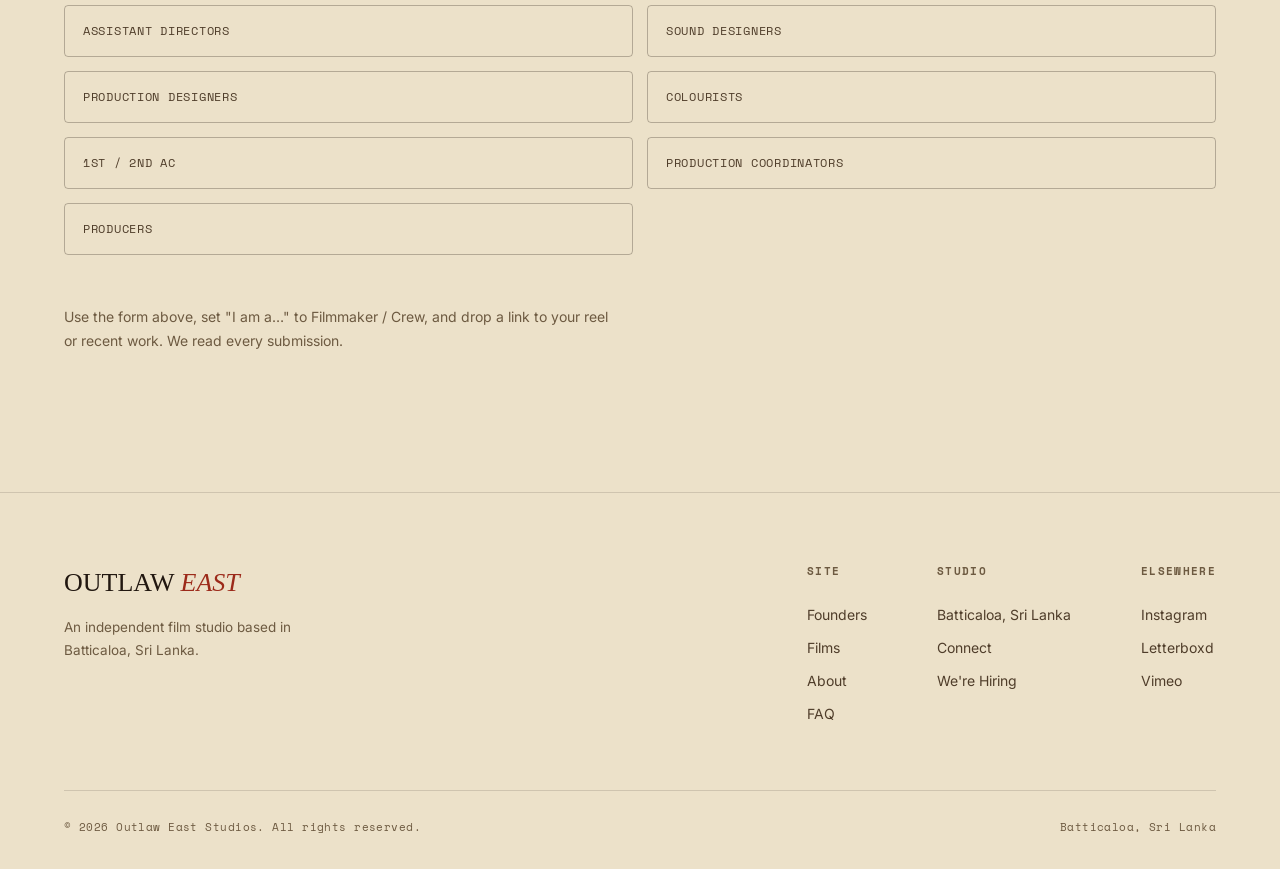
==== commit df6d9db4: "film" ====
--- a/contact.html
+++ b/contact.html
@@ -4,10 +4,11 @@
 <meta charset="UTF-8">
 <meta name="viewport" content="width=device-width, initial-scale=1.0">
 <title>Connect — Outlaw East</title>
-<meta name="description" content="Get in touch with Outlaw East, an independent film studio in Batticaloa, Sri Lanka. We're always looking for filmmakers — DPs, editors, sound designers, and more.">
+<meta name="description" content="Get in touch with Outlaw East, an independent film studio in Batticaloa, Sri Lanka.">
 <link rel="preconnect" href="https://fonts.googleapis.com">
 <link rel="preconnect" href="https://fonts.gstatic.com" crossorigin>
 <link rel="stylesheet" href="./style.css">
+<link rel="icon" href="./assets/logo.jpg">
 </head>
 <body class="is-loading">
 
@@ -21,23 +22,33 @@
 <div class="cursor" id="cursor"><span></span></div>
 
 <header class="nav" id="nav">
-  <a href="index.html" class="nav__logo">OUTLAW <em>EAST</em></a>
+  <a href="index.html" class="nav__logo">
+    <img src="./assets/logo.jpg" data-logo-src="./assets/logo.jpg" data-logo-mark alt="Outlaw East" class="nav__logo-mark">
+  </a>
   <nav class="nav__links">
-    <a href="index.html#work">Work</a>
-    <a href="index.html#studio">Studio</a>
-    <a href="index.html#productions">Productions</a>
+    <a href="index.html#founders">Founders</a>
+    <a href="index.html#films">Films</a>
+    <a href="index.html#about">About</a>
     <a href="index.html#faq">FAQ</a>
   </nav>
-  <a href="contact.html" class="nav__cta">Connect</a>
+  <div class="nav__right">
+    <button class="theme-toggle" data-theme-toggle title="Toggle light / dark mode">
+      <span class="theme-toggle__sun">☼</span><span class="theme-toggle__moon">☾</span>
+    </button>
+    <a href="contact.html" class="nav__cta">Connect</a>
+  </div>
   <button class="nav__toggle" id="navToggle" aria-label="Toggle menu"><span></span><span></span><span></span></button>
 </header>
 
 <div class="nav__mobile" id="navMobile">
-  <a href="index.html#work">Work</a>
-  <a href="index.html#studio">Studio</a>
-  <a href="index.html#productions">Productions</a>
+  <a href="index.html#founders">Founders</a>
+  <a href="index.html#films">Films</a>
+  <a href="index.html#about">About</a>
   <a href="index.html#faq">FAQ</a>
   <a href="contact.html">Connect</a>
+  <button class="theme-toggle theme-toggle--mobile" data-theme-toggle>
+    <span class="theme-toggle__sun">☼</span><span class="theme-toggle__moon">☾</span><span class="theme-toggle__label">Light / Dark</span>
+  </button>
 </div>
 
 <main>
@@ -68,9 +79,9 @@
         <div class="contact-info__block" style="border-bottom:none;">
           <p class="contact-info__label">Elsewhere</p>
           <div class="socials">
-            <a href="#">Instagram</a>
-            <a href="#">Letterboxd</a>
-            <a href="#">Vimeo</a>
+            <a href="#" data-social="instagram">Instagram</a>
+            <a href="#" data-social="letterboxd">Letterboxd</a>
+            <a href="#" data-social="vimeo">Vimeo</a>
           </div>
         </div>
       </div>
@@ -123,16 +134,7 @@
         <h2 class="section__title">We are looking for <em>filmmakers</em>.</h2>
         <p class="section__note">On staff or per-project — if you make things for a living and take it seriously, we want to know you exist.</p>
       </div>
-      <div class="roles" data-reveal>
-        <div class="role-chip">Directors of Photography</div>
-        <div class="role-chip">Assistant Directors</div>
-        <div class="role-chip">Editors</div>
-        <div class="role-chip">Sound Designers</div>
-        <div class="role-chip">Production Designers</div>
-        <div class="role-chip">Colourists</div>
-        <div class="role-chip">1st / 2nd AC</div>
-        <div class="role-chip">Production Coordinators</div>
-      </div>
+      <div class="roles" data-reveal data-role-chips></div>
       <p class="section__note" data-reveal style="margin-top:30px; max-width:560px;">Use the form above, set "I am a…" to Filmmaker / Crew, and drop a link to your reel or recent work. We read every submission.</p>
     </div>
   </section>
@@ -149,9 +151,9 @@
       <div class="footer__cols">
         <div class="footer__col">
           <h4>Site</h4>
-          <a href="index.html#work">Work</a>
-          <a href="index.html#studio">Studio</a>
-          <a href="index.html#productions">Productions</a>
+          <a href="index.html#founders">Founders</a>
+          <a href="index.html#films">Films</a>
+          <a href="index.html#about">About</a>
           <a href="index.html#faq">FAQ</a>
         </div>
         <div class="footer__col">
@@ -162,9 +164,9 @@
         </div>
         <div class="footer__col">
           <h4>Elsewhere</h4>
-          <a href="#">Instagram</a>
-          <a href="#">Letterboxd</a>
-          <a href="#">Vimeo</a>
+          <a href="#" data-social="instagram">Instagram</a>
+          <a href="#" data-social="letterboxd">Letterboxd</a>
+          <a href="#" data-social="vimeo">Vimeo</a>
         </div>
       </div>
     </div>
@@ -175,6 +177,8 @@
   </div>
 </footer>
 
+<script src="./content.js"></script>
+<script src="./render.js"></script>
 <script src="./main.js"></script>
 </body>
 </html>
--- a/style.css
+++ b/style.css
@@ -1,8 +1,8 @@
 /* Outlaw East — studio site
-   Palette: charcoal dust / bone paper / rust / ochre
-   Type: Fraunces (display) · Inter (body) · Space Mono (slate labels) */
-
-@import url('https://fonts.googleapis.com/css2?family=Fraunces:ital,opsz,wght@0,9..144,300;0,9..144,400;0,9..144,500;0,9..144,600;1,9..144,400;1,9..144,500&family=Inter:wght@400;500;600&family=Space+Mono:wght@400;700&display=swap');
+   Palette: charcoal dust / bone paper / barn red / oxblood (dark), bone paper / barn red / ink (light)
+   Type: Rye (western display) · Inter (body) · Space Mono (slate labels) */
+
+@import url('https://fonts.googleapis.com/css2?family=Rye&family=Fraunces:ital,opsz,wght@0,9..144,300;0,9..144,400;0,9..144,500;0,9..144,600;1,9..144,400;1,9..144,500&family=Inter:wght@400;500;600&family=Space+Mono:wght@400;700&display=swap');
 
 :root{
   --bg: #120f0d;
@@ -11,14 +11,15 @@
   --paper: #ece4d3;
   --paper-dim: #c7bda6;
   --paper-faint: #8f8a7c;
-  --rust: #bd5133;
-  --rust-dim: #8a3a24;
-  --ochre: #c0923f;
+  --rust: #c23b28;
+  --rust-dim: #7a2216;
+  --ochre: #8f2a1d;
   --line: rgba(236,228,211,.14);
   --line-strong: rgba(236,228,211,.28);
   --shadow: rgba(0,0,0,.45);
 
-  --display: 'Fraunces', serif;
+  --display: 'Bebas Neue', serif;
+  --display-alt: 'Fraunces', serif;
   --body: 'Inter', sans-serif;
   --mono: 'Space Mono', monospace;
 
@@ -27,8 +28,27 @@
   --gutter: clamp(20px, 5vw, 64px);
 }
 
+html[data-theme="light"]{
+  --bg: #ece1c9;
+  --bg-soft: #e4d7b8;
+  --bg-lift: #dccca4;
+  --paper: #211710;
+  --paper-dim: #4f3d2a;
+  --paper-faint: #6d5a41;
+  --rust: #9c2a1a;
+  --rust-dim: #6e1d11;
+  --ochre: #7a2115;
+  --line: rgba(33,23,16,.14);
+  --line-strong: rgba(33,23,16,.28);
+  --shadow: rgba(0,0,0,.16);
+}
+
 *, *::before, *::after{ box-sizing: border-box; }
 html{ background: var(--bg); color-scheme: dark; scroll-behavior: auto; }
+html[data-theme="light"]{ color-scheme: light; }
+@media (prefers-reduced-motion: no-preference){
+  html{ scroll-behavior: smooth; }
+}
 body{
   margin: 0;
   background: var(--bg);
@@ -38,7 +58,11 @@
   line-height: 1.5;
   -webkit-font-smoothing: antialiased;
   overflow-x: hidden;
-}
+  transition: background-color .5s var(--ease), color .5s var(--ease), opacity .38s var(--ease);
+}
+body.is-leaving{ opacity: 0; }
+body.is-entered{ animation: pagein .5s var(--ease); }
+@keyframes pagein{ from{ opacity: 0; } to{ opacity: 1; } }
 img, svg{ display: block; max-width: 100%; }
 a{ color: inherit; text-decoration: none; }
 button{ font: inherit; color: inherit; background: none; border: none; cursor: pointer; }
@@ -125,10 +149,31 @@
   padding-block: 16px;
   border-color: var(--line);
 }
+html[data-theme="light"] .nav.is-scrolled{
+  background: rgba(236,225,201,.86);
+}
 .nav__logo{
   font-family: var(--display); font-weight: 500; font-size: 18px; letter-spacing: .03em;
+  display: flex; align-items: center;
 }
 .nav__logo em{ font-style: italic; color: var(--rust); }
+.nav__logo-mark{ height: 34px; width: auto; display: block; }
+.nav__right{ display: flex; align-items: center; gap: 18px; }
+.theme-toggle{
+  position: relative; width: 38px; height: 38px; border-radius: 50%;
+  border: 1px solid var(--line-strong); display: flex; align-items: center; justify-content: center;
+  transition: border-color .3s var(--ease), background .3s var(--ease);
+  flex: none;
+}
+.theme-toggle:hover{ border-color: var(--rust); background: rgba(189,81,51,.1); }
+.theme-toggle span{ position: absolute; font-size: 15px; line-height: 1; transition: opacity .3s var(--ease), transform .4s var(--ease); }
+.theme-toggle__sun{ color: var(--ochre); opacity: 1; transform: rotate(0deg) scale(1); }
+.theme-toggle__moon{ color: var(--paper-dim); opacity: 0; transform: rotate(-90deg) scale(.5); }
+html[data-theme="light"] .theme-toggle__sun{ opacity: 0; transform: rotate(90deg) scale(.5); }
+html[data-theme="light"] .theme-toggle__moon{ opacity: 1; transform: rotate(0deg) scale(1); }
+.theme-toggle--mobile{ width: auto; height: auto; border-radius: 40px; padding: 12px 18px; gap: 10px; position: static; flex-direction: row; }
+.theme-toggle--mobile span{ position: static; }
+.theme-toggle--mobile .theme-toggle__label{ font-family: var(--mono); font-size: 12px; letter-spacing: .1em; text-transform: uppercase; opacity: 1 !important; transform: none !important; color: var(--paper-dim); }
 .nav__links{ display: flex; align-items: center; gap: 36px; }
 .nav__links a{
   font-family: var(--mono); font-size: 11px; letter-spacing: .12em; text-transform: uppercase;
@@ -234,31 +279,8 @@
 }
 .hero__actions{ margin-top: 46px; display: flex; gap: 16px; flex-wrap: wrap; justify-content: center; }
 
-.hero__scroll{
-  position: absolute; bottom: 34px; left: 50%; transform: translateX(-50%);
-  display: flex; flex-direction: column; align-items: center; gap: 10px;
-  font-family: var(--mono); font-size: 10px; letter-spacing: .18em; color: var(--paper-faint);
-}
-.hero__scroll i{ width: 1px; height: 40px; background: linear-gradient(180deg, var(--paper-faint), transparent); position: relative; overflow: hidden; }
-.hero__scroll i::after{ content:''; position: absolute; top: -40px; left: 0; width: 100%; height: 40px; background: var(--rust); animation: scrolldrip 2.2s var(--ease) infinite; }
-@keyframes scrolldrip{ to{ top: 100%; } }
-
-/* ---------- marquee ---------- */
-.marquee{
-  border-top: 1px solid var(--line); border-bottom: 1px solid var(--line);
-  padding: 20px 0;
-  overflow: hidden;
-  background: var(--bg-soft);
-}
-.marquee__track{ display: flex; width: max-content; animation: marquee 34s linear infinite; }
-.marquee__track span{
-  font-family: var(--mono); font-size: 13px; letter-spacing: .12em; text-transform: uppercase;
-  color: var(--paper-dim); padding-right: 40px; white-space: nowrap;
-  display: flex; align-items: center; gap: 40px;
-}
-.marquee__track span b{ color: var(--rust); font-weight: 400; }
-@keyframes marquee{ from{ transform: translateX(0); } to{ transform: translateX(-50%); } }
-.marquee:hover .marquee__track{ animation-play-state: paused; }
+.hero__logo-mark{ display: block; max-width: min(720px, 78vw); width: 100%; height: auto; margin: 0 auto; filter: drop-shadow(0 30px 60px var(--shadow)); }
+.sr-only{ position: absolute; width: 1px; height: 1px; overflow: hidden; clip: rect(0,0,0,0); white-space: nowrap; }
 
 /* ---------- reveal ---------- */
 [data-reveal]{ opacity: 0; transform: translateY(36px); transition: opacity .9s var(--ease), transform .9s var(--ease); }
@@ -281,13 +303,38 @@
 .section__note{ max-width: 320px; color: var(--paper-faint); font-size: 14px; line-height: 1.7; }
 .rule{ height: 1px; background: var(--line); border: none; margin: 0; }
 
-/* ---------- stats ---------- */
-.stats{ display: grid; grid-template-columns: repeat(4, 1fr); border-top: 1px solid var(--line); }
-.stat{ padding: 46px 30px; border-right: 1px solid var(--line); }
-.stat:last-child{ border-right: none; }
-.stat__num{ font-family: var(--display); font-weight: 400; font-size: clamp(46px, 6vw, 76px); color: var(--paper); display: flex; align-items: baseline; gap: 4px; }
-.stat__num small{ font-family: var(--mono); font-size: 16px; color: var(--rust); }
-.stat__label{ margin-top: 10px; font-family: var(--mono); font-size: 11px; letter-spacing: .1em; text-transform: uppercase; color: var(--paper-faint); line-height: 1.6; }
+/* ---------- section divider (scroll-in transition between sections) ---------- */
+.divider{
+  height: 1px; max-width: var(--wrap); margin: 0 auto;
+  background: var(--line); transform-origin: center;
+  transform: scaleX(0); opacity: 0;
+  transition: transform 1s var(--ease), opacity 1s var(--ease);
+}
+.divider.is-visible{ transform: scaleX(1); opacity: 1; }
+
+/* ---------- founders ---------- */
+.founders-grid{
+  display: grid; grid-template-columns: repeat(auto-fit, minmax(220px, 1fr)); gap: 40px;
+  border-top: 1px solid var(--line); padding-top: 56px;
+}
+.founder-card{ text-align: center; }
+.founder-card__photo{
+  aspect-ratio: 1; border-radius: 4px; margin-bottom: 22px;
+  background: linear-gradient(150deg, var(--rust) 0%, var(--ochre) 50%, var(--bg-lift) 100%);
+  box-shadow: 0 30px 60px -24px var(--shadow);
+}
+.founder-card__photo.is-empty{ opacity: .9; }
+.founder-card__name{ font-family: var(--display); font-size: clamp(22px, 2.6vw, 30px); font-weight: 400; }
+.founder-card__role{ margin-top: 8px; font-family: var(--mono); font-size: 11px; letter-spacing: .1em; text-transform: uppercase; color: var(--paper-faint); }
+
+/* ---------- about ---------- */
+.about-grid{ display: grid; grid-template-columns: repeat(2, 1fr); gap: 24px; margin-top: 10px; }
+.about-card{
+  border: 1px solid var(--line-strong); border-radius: 4px; padding: clamp(24px, 3vw, 40px);
+}
+.about-card .eyebrow{ display: block; margin-bottom: 16px; }
+.about-card p{ font-family: var(--display); font-size: clamp(19px, 2.2vw, 25px); line-height: 1.35; }
+.about-desc{ margin-top: 40px; max-width: 720px; color: var(--paper-dim); font-size: 15px; line-height: 1.85; }
 
 /* ---------- gallery / frames ---------- */
 .frame{
@@ -332,57 +379,6 @@
 .frame__title{ font-family: var(--display); font-style: italic; font-weight: 400; font-size: clamp(28px, 3.4vw, 42px); margin-bottom: 18px; }
 .frame__caption{ color: var(--paper-dim); font-size: 15px; line-height: 1.8; max-width: 420px; }
 
-/* ---------- productions ---------- */
-.prod-group{ margin-bottom: 30px; }
-.prod-group__label{
-  display: flex; align-items: center; gap: 16px;
-  font-family: var(--mono); font-size: 12px; letter-spacing: .14em; text-transform: uppercase; color: var(--ochre);
-  padding: 20px 0; border-bottom: 1px solid var(--line);
-}
-.prod-row{
-  display: grid; grid-template-columns: 50px 1.4fr 1fr auto; align-items: center; gap: 24px;
-  padding: 28px 0; border-bottom: 1px solid var(--line);
-  transition: padding-left .4s var(--ease), background .4s var(--ease);
-  position: relative;
-}
-.prod-row:hover{ padding-left: 14px; background: rgba(236,228,211,.03); }
-.prod-row__num{ font-family: var(--mono); font-size: 13px; color: var(--paper-faint); }
-.prod-row__title{ font-family: var(--display); font-size: clamp(20px, 2.4vw, 27px); font-weight: 400; }
-.prod-row__logline{ color: var(--paper-faint); font-size: 13.5px; line-height: 1.65; max-width: 420px; }
-.prod-row__meta{ display: flex; gap: 8px; justify-self: end; flex-wrap: wrap; justify-content: flex-end; }
-.pill{
-  font-family: var(--mono); font-size: 10px; letter-spacing: .08em; text-transform: uppercase;
-  padding: 6px 11px; border-radius: 20px; border: 1px solid var(--line-strong); white-space: nowrap;
-  display: inline-flex; align-items: center; gap: 6px;
-}
-.pill--status::before{ content:''; width: 6px; height: 6px; border-radius: 50%; background: var(--paper-faint); }
-.pill--dev::before{ background: var(--paper-faint); }
-.pill--pre::before{ background: var(--ochre); }
-.pill--film::before{ background: var(--rust); }
-.pill--post::before{ background: #6f9e7c; }
-.pill--format{ border-color: var(--rust-dim); color: var(--rust); }
-
-.spotlight{
-  margin-bottom: 64px;
-  border: 1px solid var(--line-strong);
-  border-radius: 4px;
-  padding: clamp(28px, 4vw, 56px);
-  display: grid; grid-template-columns: 1fr auto; gap: 40px; align-items: end;
-  position: relative; overflow: hidden;
-}
-.spotlight::before{
-  content: '';
-  position: absolute; inset: 0; z-index: -1;
-  background: radial-gradient(ellipse 80% 100% at 100% 0%, rgba(189,81,51,.14), transparent 60%);
-}
-.spotlight__eyebrow{ display: flex; align-items: center; gap: 12px; margin-bottom: 22px; }
-.spotlight__title{ font-family: var(--display); font-size: clamp(38px, 6vw, 72px); line-height: 1; font-weight: 500; }
-.spotlight__desc{ margin-top: 20px; max-width: 520px; color: var(--paper-dim); font-size: 15px; line-height: 1.8; }
-.spotlight__tags{ display: flex; gap: 10px; flex-wrap: wrap; margin-top: 26px; }
-.spotlight__side{ text-align: right; }
-.spotlight__side .eyebrow{ display: block; margin-bottom: 8px; }
-.spotlight__format{ font-family: var(--mono); font-size: 13px; color: var(--rust); }
-
 /* ---------- FAQ ---------- */
 .faq{ max-width: 820px; }
 .faq-item{ border-bottom: 1px solid var(--line); }
@@ -472,26 +468,17 @@
 
 /* ---------- responsive ---------- */
 @media (max-width: 980px){
-  .nav__links, .nav__cta{ display: none; }
+  .nav__links, .nav__right{ display: none; }
   .nav__toggle{ display: block; }
-  .stats{ grid-template-columns: repeat(2, 1fr); }
-  .stat:nth-child(2){ border-right: none; }
-  .stat{ border-bottom: 1px solid var(--line); }
   .frame{ grid-template-columns: 1fr; }
   .frame:nth-child(even){ direction: ltr; }
-  .prod-row{ grid-template-columns: 34px 1fr; row-gap: 10px; }
-  .prod-row__logline{ grid-column: 2; }
-  .prod-row__meta{ grid-column: 2; justify-self: start; justify-content: flex-start; }
-  .spotlight{ grid-template-columns: 1fr; }
-  .spotlight__side{ text-align: left; }
+  .about-grid{ grid-template-columns: 1fr; }
   .contact-grid{ grid-template-columns: 1fr; gap: 60px; }
   .roles{ grid-template-columns: 1fr; }
 }
 @media (max-width: 640px){
   .section{ padding: 90px 0; }
   .form-row{ grid-template-columns: 1fr; }
-  .stats{ grid-template-columns: 1fr; }
-  .stat{ border-right: none; }
   .cursor{ display: none; }
 }
 
